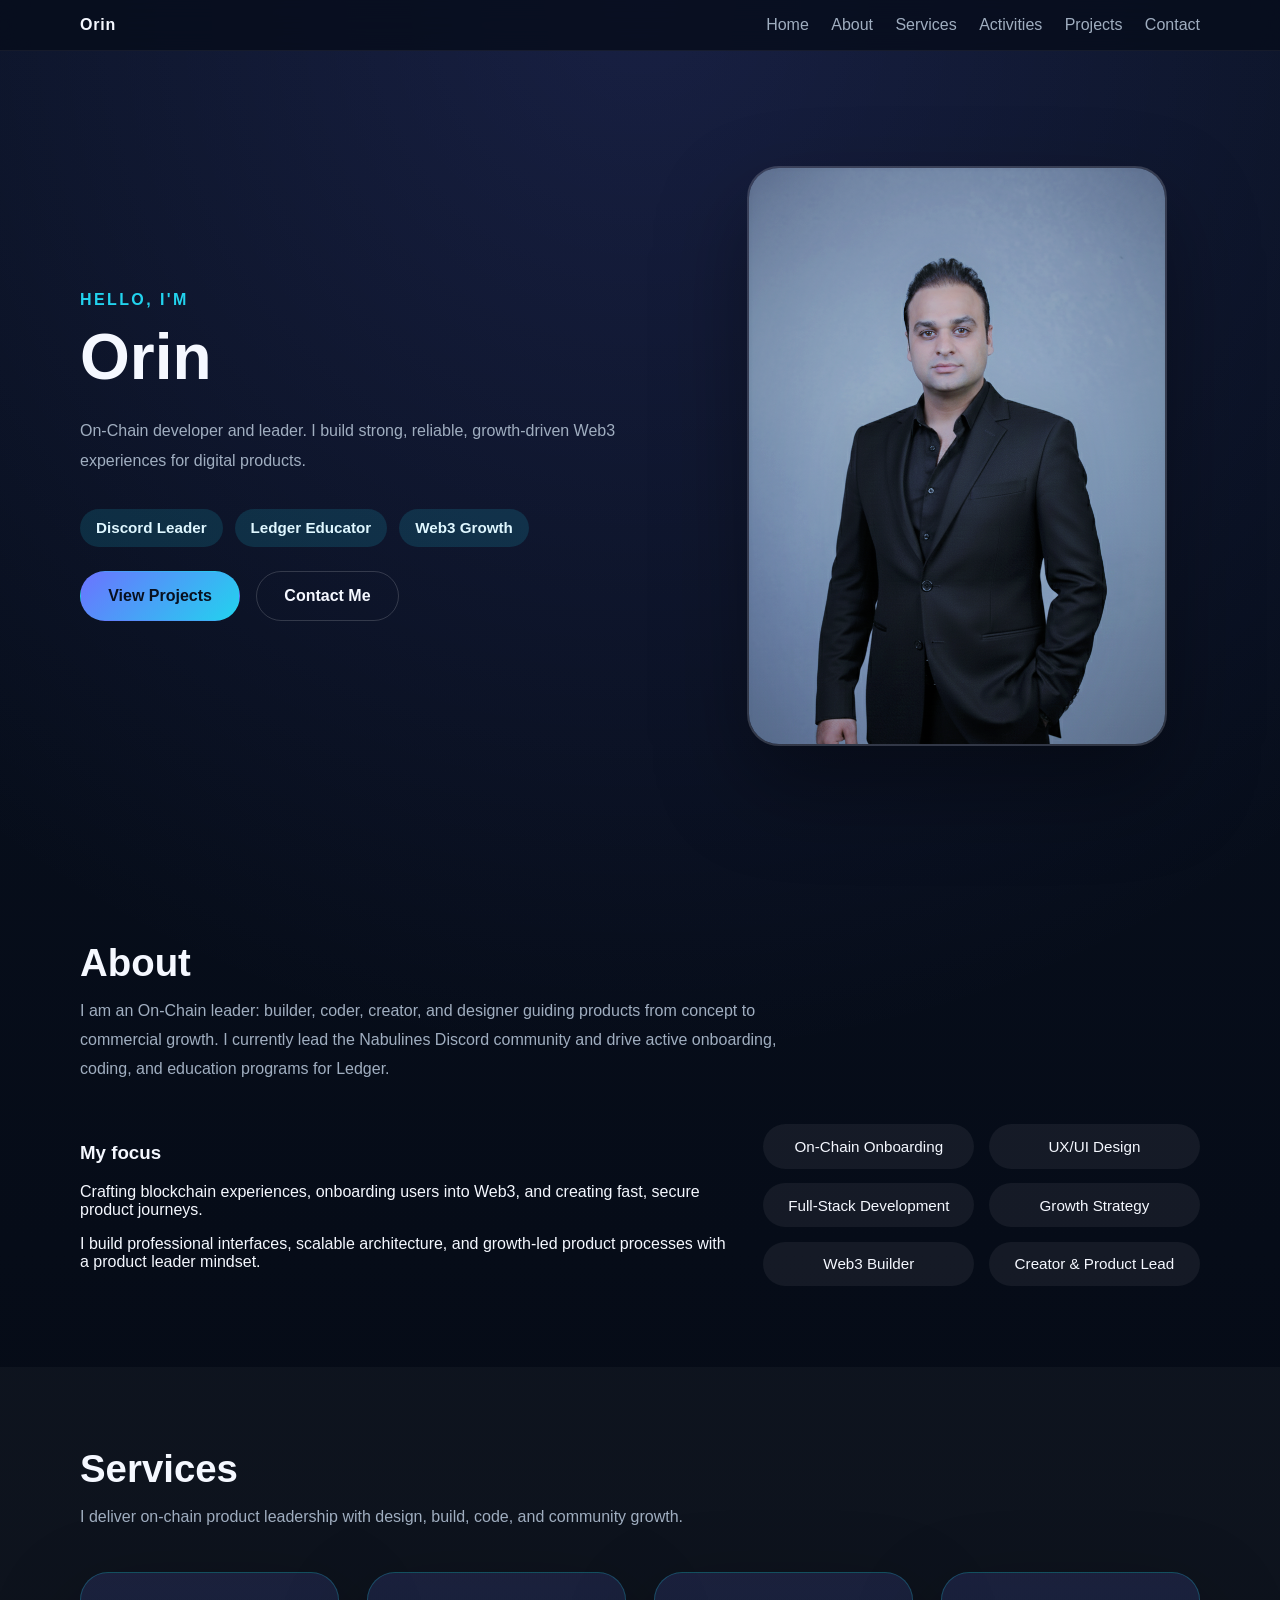
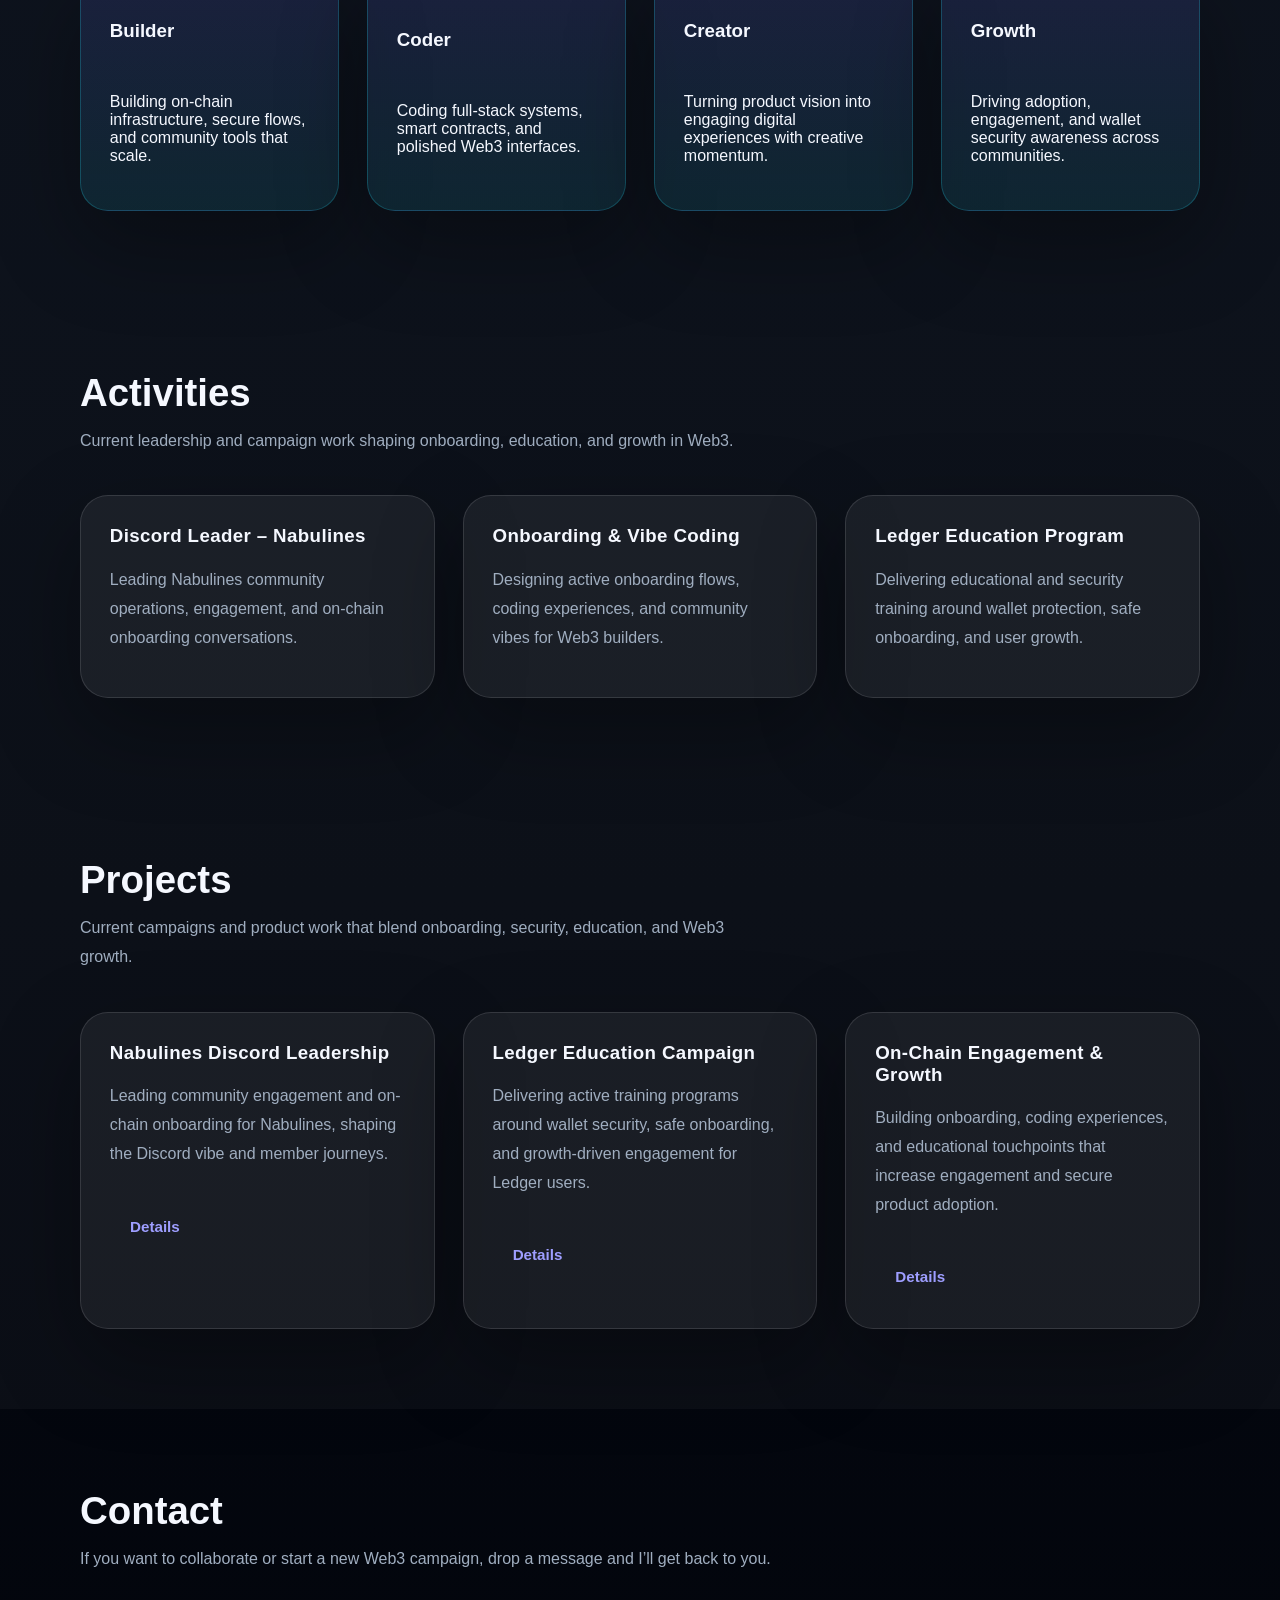
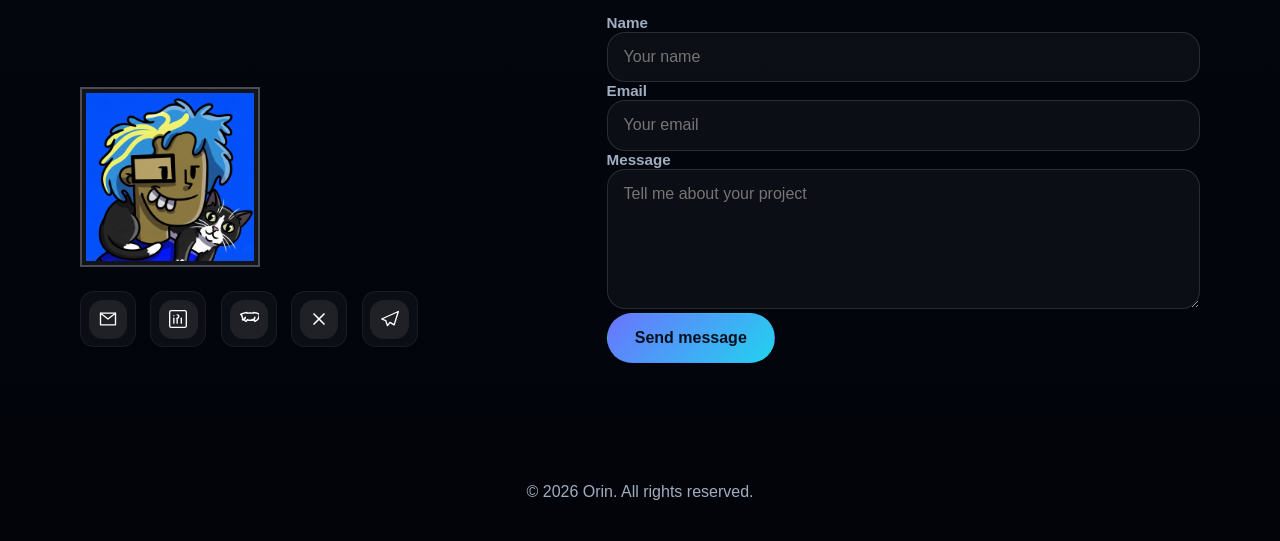
==== index.html @ 2bea384e "Initial commit: portfolio site" ====
<!DOCTYPE html>
<html lang="en" dir="ltr">
<head>
  <meta charset="UTF-8" />
  <meta name="viewport" content="width=device-width, initial-scale=1.0" />
  <title>Portfolio</title>
  <link rel="stylesheet" href="styles.css" />
</head>
<body>
  <header class="site-header">
    <div class="container header-inner">
      <a class="logo" href="#home">Orin</a>
      <button class="menu-toggle" aria-label="Open menu">
        <span></span>
        <span></span>
        <span></span>
      </button>
      <nav class="main-nav">
        <a href="#home">Home</a>
        <a href="#about">About</a>
        <a href="#services">Services</a>
        <a href="#activities">Activities</a>
        <a href="#projects">Projects</a>
        <a href="#contact">Contact</a>
      </nav>
    </div>
  </header>

  <main>
    <section class="hero" id="home">
      <div class="container hero-content">
        <div class="hero-copy">
          <p class="eyebrow">Hello, I'm</p>
          <h1>Orin</h1>
          <p class="hero-text">
            On-Chain developer and leader. I build strong, reliable, growth-driven Web3 experiences for digital products.
          </p>
          <div class="hero-badges">
            <span>Discord Leader</span>
            <span>Ledger Educator</span>
            <span>Web3 Growth</span>
          </div>
          <div class="hero-actions">
            <a class="button primary" href="#projects">View Projects</a>
            <a class="button secondary" href="#contact">Contact Me</a>
          </div>
        </div>
        <div class="hero-image-wrap">
          <img src="ali.png" alt="Orin profile picture" class="hero-image" />
        </div>
      </div>
    </section>

    <section class="section" id="about">
      <div class="container">
        <div class="section-header">
          <h2>About</h2>
          <p>I am an On-Chain leader: builder, coder, creator, and designer guiding products from concept to commercial growth. I currently lead the Nabulines Discord community and drive active onboarding, coding, and education programs for Ledger.</p>
        </div>
        <div class="grid columns-2">
          <div>
            <h3>My focus</h3>
            <p>
              Crafting blockchain experiences, onboarding users into Web3, and creating fast, secure product journeys.
            </p>
            <p>
              I build professional interfaces, scalable architecture, and growth-led product processes with a product leader mindset.
            </p>
          </div>
          <div class="skill-list">
            <span>On-Chain Onboarding</span>
            <span>UX/UI Design</span>
            <span>Full-Stack Development</span>
            <span>Growth Strategy</span>
            <span>Web3 Builder</span>
            <span>Creator & Product Lead</span>
          </div>
        </div>
      </div>
    </section>

    <section class="section section-alt" id="services">
      <div class="container">
        <div class="section-header">
          <h2>Services</h2>
          <p>I deliver on-chain product leadership with design, build, code, and community growth.</p>
        </div>
        <div class="grid service-grid">
          <article class="card feature-card">
            <h3>Builder</h3>
            <p>Building on-chain infrastructure, secure flows, and community tools that scale.</p>
          </article>
          <article class="card feature-card">
            <h3>Coder</h3>
            <p>Coding full-stack systems, smart contracts, and polished Web3 interfaces.</p>
          </article>
          <article class="card feature-card">
            <h3>Creator</h3>
            <p>Turning product vision into engaging digital experiences with creative momentum.</p>
          </article>
          <article class="card feature-card">
            <h3>Growth</h3>
            <p>Driving adoption, engagement, and wallet security awareness across communities.</p>
          </article>
        </div>
      </div>
    </section>

    <section class="section section-alt" id="activities">
      <div class="container">
        <div class="section-header">
          <h2>Activities</h2>
          <p>Current leadership and campaign work shaping onboarding, education, and growth in Web3.</p>
        </div>
        <div class="grid project-grid">
          <article class="card project-card">
            <h3>Discord Leader – Nabulines</h3>
            <p>Leading Nabulines community operations, engagement, and on-chain onboarding conversations.</p>
          </article>
          <article class="card project-card">
            <h3>Onboarding & Vibe Coding</h3>
            <p>Designing active onboarding flows, coding experiences, and community vibes for Web3 builders.</p>
          </article>
          <article class="card project-card">
            <h3>Ledger Education Program</h3>
            <p>Delivering educational and security training around wallet protection, safe onboarding, and user growth.</p>
          </article>
        </div>
      </div>
    </section>

    <section class="section section-alt" id="projects">
      <div class="container">
        <div class="section-header">
          <h2>Projects</h2>
          <p>Current campaigns and product work that blend onboarding, security, education, and Web3 growth.</p>
        </div>
        <div class="grid project-grid">
          <article class="card project-card">
            <h3>Nabulines Discord Leadership</h3>
            <p>Leading community engagement and on-chain onboarding for Nabulines, shaping the Discord vibe and member journeys.</p>
            <a href="#" class="button small">Details</a>
          </article>
          <article class="card project-card">
            <h3>Ledger Education Campaign</h3>
            <p>Delivering active training programs around wallet security, safe onboarding, and growth-driven engagement for Ledger users.</p>
            <a href="#" class="button small">Details</a>
          </article>
          <article class="card project-card">
            <h3>On-Chain Engagement & Growth</h3>
            <p>Building onboarding, coding experiences, and educational touchpoints that increase engagement and secure product adoption.</p>
            <a href="#" class="button small">Details</a>
          </article>
        </div>
      </div>
    </section>

    <section class="section" id="contact">
      <div class="container">
        <div class="section-header">
          <h2>Contact</h2>
          <p>If you want to collaborate or start a new Web3 campaign, drop a message and I’ll get back to you.</p>
        </div>
        <div class="contact-layout">
          <div class="contact-grid">
            <div class="social-row">
              <a class="social-icon" href="mailto:Ali.peirovii@gmail.com" aria-label="Email" title="Email">
                <span class="contact-icon">
                  <img src="icons/email.svg" alt="Email" class="social-svg" />
                </span>
                <span class="sr-only">Email</span>
              </a>

              <a class="social-icon" href="https://www.linkedin.com/in/ali-peirovi-2980b5335" target="_blank" rel="noopener" aria-label="LinkedIn" title="LinkedIn">
                <span class="contact-icon">
                  <img src="icons/linkedin.svg" alt="LinkedIn" class="social-svg" />
                </span>
                <span class="sr-only">LinkedIn</span>
              </a>

              <a class="social-icon" href="https://discord.gg/OrinBase" target="_blank" rel="noopener" aria-label="Discord" title="Discord">
                <span class="contact-icon">
                  <img src="icons/discord.svg" alt="Discord" class="social-svg" />
                </span>
                <span class="sr-only">Discord</span>
              </a>

              <a class="social-icon" href="https://x.com/OrinBase" target="_blank" rel="noopener" aria-label="X" title="X">
                <span class="contact-icon">
                  <img src="icons/x.svg" alt="X" class="social-svg" />
                </span>
                <span class="sr-only">X</span>
              </a>

              <a class="social-icon" href="https://t.me/OrinBase" target="_blank" rel="noopener" aria-label="Telegram" title="Telegram">
                <span class="contact-icon">
                  <img src="icons/telegram.svg" alt="Telegram" class="social-svg" />
                </span>
                <span class="sr-only">Telegram</span>
              </a>
            </div>
            <div class="contact-avatar">
              <img src="orin.png" alt="Orin avatar" class="avatar-image" />
            </div>
          </div>
          <form class="contact-form" action="mailto:Ali.peirovii@gmail.com" method="post" enctype="text/plain" tabindex="-1">
            <label for="name">Name</label>
            <input id="name" name="name" type="text" placeholder="Your name" required />
            <label for="email">Email</label>
            <input id="email" name="email" type="email" placeholder="Your email" required />
            <label for="message">Message</label>
            <textarea id="message" name="message" rows="6" placeholder="Tell me about your project" required></textarea>
            <button class="button primary" type="submit">Send message</button>
          </form>
        </div>
      </div>
    </section>
  </main>

  <footer class="site-footer">
    <div class="container">
      <p>© 2026 Orin. All rights reserved.</p>
    </div>
  </footer>

  <script src="script.js"></script>
</body>
</html>
---- styles.css ----
:root {
  color-scheme: dark;
  --bg: #090b13;
  --surface: rgba(255, 255, 255, 0.06);
  --surface-strong: rgba(255, 255, 255, 0.1);
  --text: #f5f8ff;
  --muted: #a0aec0;
  --primary: #6b73ff;
  --secondary: #22d3ee;
  --border: rgba(255, 255, 255, 0.12);
  --radius: 28px;
  --shadow: 0 24px 80px rgba(0, 0, 0, 0.35);
  font-family: 'Segoe UI', Tahoma, Geneva, Verdana, sans-serif;
}

* {
  box-sizing: border-box;
}

html {
  scroll-behavior: smooth;
}

body {
  margin: 0;
  min-height: 100%;
  background: radial-gradient(circle at top, rgba(107, 115, 255, 0.16), transparent 28%),
    linear-gradient(180deg, #08101f 0%, #02040a 100%);
  color: var(--text);
}

img {
  max-width: 100%;
  display: block;
}

button,
input,
textarea,
a {
  font: inherit;
}

.container {
  width: min(1120px, calc(100% - 2rem));
  margin: 0 auto;
}

.site-header {
  position: sticky;
  top: 0;
  z-index: 20;
  background: rgba(7, 13, 27, 0.82);
  backdrop-filter: blur(16px);
  border-bottom: 1px solid rgba(255, 255, 255, 0.06);
}

.header-inner {
  display: flex;
  align-items: center;
  justify-content: space-between;
  gap: 1rem;
  padding: 1rem 0;
}

.logo {
  color: var(--text);
  text-decoration: none;
  font-weight: 700;
  letter-spacing: 0.05em;
}

.menu-toggle {
  display: none;
  width: 2rem;
  height: 2rem;
  border: none;
  background: transparent;
  cursor: pointer;
  flex-direction: column;
  justify-content: space-between;
  padding: 0;
}

.menu-toggle span {
  display: block;
  height: 3px;
  border-radius: 999px;
  background: var(--text);
}

.main-nav {
  display: flex;
  gap: 1.4rem;
}

.main-nav a {
  color: var(--muted);
  text-decoration: none;
  transition: color 0.2s ease;
}

.main-nav a:hover {
  color: var(--text);
}

.hero {
  min-height: calc(100vh - 90px);
  display: grid;
  place-items: center;
  padding: 4rem 0;
}

.hero-content {
  display: grid;
  grid-template-columns: 1.1fr 0.9fr;
  align-items: center;
  gap: 2.5rem;
  width: min(1120px, calc(100% - 2rem));
}

.hero-copy {
  text-align: left;
}

.hero-image-wrap {
  display: grid;
  place-items: center;
}

.hero-image {
  width: 100%;
  max-width: 420px;
  border-radius: 2rem;
  border: 2px solid rgba(255, 255, 255, 0.16);
  box-shadow: 0 40px 90px rgba(0, 0, 0, 0.35);
  object-fit: cover;
}

.eyebrow {
  margin: 0 0 1rem;
  color: var(--secondary);
  font-weight: 700;
  letter-spacing: 0.15em;
  text-transform: uppercase;
}

.hero h1 {
  margin: 0;
  font-size: clamp(3rem, 5vw, 4.5rem);
  line-height: 1.02;
}

.hero-text {
  color: var(--muted);
  line-height: 1.9;
  margin: 1.6rem 0 2rem;
}

.hero-actions {
  display: flex;
  flex-wrap: wrap;
  justify-content: flex-start;
  gap: 1rem;
}

.hero-badges {
  display: flex;
  flex-wrap: wrap;
  gap: 0.75rem;
  margin-bottom: 1.5rem;
}

.hero-badges span {
  display: inline-flex;
  align-items: center;
  justify-content: center;
  padding: 0.65rem 1rem;
  border-radius: 999px;
  background: rgba(34, 211, 238, 0.14);
  color: #dff7ff;
  font-weight: 600;
  font-size: 0.95rem;
}

.button {
  display: inline-flex;
  align-items: center;
  justify-content: center;
  padding: 0.95rem 1.7rem;
  border-radius: 999px;
  text-decoration: none;
  font-weight: 600;
  border: 1px solid transparent;
  transition: transform 0.2s ease, background 0.2s ease, color 0.2s ease;
}

.button:hover {
  transform: translateY(-1px);
}

.button.primary {
  background: linear-gradient(135deg, var(--primary), var(--secondary));
  color: #08101f;
}

.button.secondary {
  background: transparent;
  color: var(--text);
  border-color: rgba(255, 255, 255, 0.16);
}

.section {
  padding: 5rem 0;
}

.section-alt {
  background: rgba(255, 255, 255, 0.03);
}

.section-header {
  max-width: 700px;
  margin-bottom: 2.5rem;
}

.section-header h2 {
  margin: 0 0 0.75rem;
  font-size: clamp(2rem, 3vw, 2.6rem);
}

.section-header p {
  margin: 0;
  color: var(--muted);
  line-height: 1.8;
}

.grid {
  display: grid;
  gap: 1.75rem;
}

.columns-2 {
  grid-template-columns: 1.2fr 0.8fr;
  align-items: center;
}

.skill-list {
  display: grid;
  grid-template-columns: repeat(2, minmax(0, 1fr));
  gap: 0.9rem;
}

.skill-list span {
  display: inline-flex;
  align-items: center;
  justify-content: center;
  padding: 0.85rem 1rem;
  border-radius: 999px;
  background: rgba(255, 255, 255, 0.06);
  color: var(--text);
  font-size: 0.95rem;
}

.project-grid {
  grid-template-columns: repeat(3, minmax(0, 1fr));
}

.service-grid {
  grid-template-columns: repeat(4, minmax(0, 1fr));
}

.card {
  background: rgba(255, 255, 255, 0.06);
  border: 1px solid rgba(255, 255, 255, 0.12);
  border-radius: var(--radius);
  padding: 1.8rem;
  box-shadow: 0 32px 90px rgba(0, 0, 0, 0.32);
  transition: transform 0.25s ease, border-color 0.25s ease, background 0.25s ease;
}

.card:hover {
  transform: translateY(-6px);
  border-color: rgba(107, 115, 255, 0.45);
  background: rgba(255, 255, 255, 0.1);
}

.feature-card {
  min-height: 220px;
  display: flex;
  flex-direction: column;
  justify-content: center;
  gap: 1rem;
  background: linear-gradient(180deg, rgba(107, 115, 255, 0.14), rgba(34, 211, 238, 0.1));
  border: 1px solid rgba(34, 211, 238, 0.24);
}

.project-card h3 {
  margin-top: 0;
  letter-spacing: 0.02em;
}

.project-card p {
  color: var(--muted);
  line-height: 1.8;
}

.button.small {
  margin-top: 1.2rem;
  padding: 0.8rem 1.2rem;
  font-size: 0.95rem;
}

.contact-layout {
  display: grid;
  grid-template-columns: 1fr 1.2fr;
  gap: 2rem;
  align-items: stretch;
}

.contact-grid {
  display: flex;
  flex-direction: column;
  justify-content: flex-start;
  gap: 1.5rem;
  height: 100%;
  margin-top: -1rem;
}

.contact-card {
  display: grid;
  grid-template-columns: repeat(2, minmax(0, 1fr));
  gap: 1rem;
  padding: 1.4rem;
  background: linear-gradient(180deg, rgba(34, 211, 238, 0.08), rgba(107, 115, 255, 0.08));
  border: 1px solid rgba(255, 255, 255, 0.14);
}

.contact-avatar {
  display: flex;
  justify-content: flex-start;
  align-items: flex-start;
  margin-top: 0;
  order: -1;
}

.avatar-image {
  width: 180px;
  height: 180px;
  object-fit: cover;
  border-radius: 0;
  border: 2px solid rgba(255,255,255,0.24);
  box-shadow: none;
  background: rgba(255,255,255,0.06);
  padding: 4px;
}

/* push avatar to bottom of the left column so its bottom aligns with the form's bottom */
.contact-avatar { margin-top: auto; }

.contact-icon {
  display: inline-flex;
  align-items: center;
  justify-content: center;
  width: 2.4rem;
  height: 2.4rem;
  border-radius: 14px;
  background: rgba(255, 255, 255, 0.08);
  color: var(--text);
}

.contact-card h3 {
  margin: 0;
  font-size: 1rem;
}

.contact-card p {
  margin: 0;
  line-height: 1.7;
}

.contact-card a {
  color: var(--secondary);
  text-decoration: none;
}

/* Icon-only social row */
.social-row {
  display: flex;
  gap: 0.9rem;
  align-items: center;
}

.social-icon {
  display: inline-flex;
  align-items: center;
  justify-content: center;
  width: 56px;
  height: 56px;
  border-radius: 14px;
  background: rgba(255,255,255,0.04);
  color: #fff;
  text-decoration: none;
  transition: transform 0.18s ease, background 0.18s ease;
  border: 1px solid rgba(255,255,255,0.06);
}

.social-icon:hover {
  transform: translateY(-6px) scale(1.02);
  background: linear-gradient(135deg, rgba(107,115,255,0.14), rgba(34,211,238,0.08));
}

.social-icon .contact-icon svg,
.social-icon .contact-icon .social-svg {
  display: block;
  width: 20px;
  height: 20px;
}

.social-svg {
  filter: invert(1);
}

.sr-only {
  position: absolute !important;
  width: 1px !important;
  height: 1px !important;
  padding: 0 !important;
  margin: -1px !important;
  overflow: hidden !important;
  clip: rect(0, 0, 0, 0) !important;
  white-space: nowrap !important;
  border: 0 !important;
}

.sr-only {
  position: absolute !important;
  width: 1px !important;
  height: 1px !important;
  padding: 0 !important;
  margin: -1px !important;
  overflow: hidden !important;
  clip: rect(0, 0, 0, 0) !important;
  white-space: nowrap !important;
  border: 0 !important;
}

.social-icon:focus {
  outline: none;
  transform: translateY(-4px) scale(1.02);
}

.social-icon:focus-visible {
  box-shadow: 0 0 0 4px rgba(107,115,255,0.18);
  border-color: rgba(107,115,255,0.28);
}

/* small screens: center the social row and increase icon touch area */
@media (max-width: 560px) {
  .social-row {
    justify-content: center;
    gap: 0.6rem;
  }

  .social-icon {
    width: 64px;
    height: 64px;
  }
}

/* Pulse effect when social icon links to the contact form */
.contact-form.focus-pulse {
  animation: focusPulse 1.1s ease-out;
  box-shadow: 0 20px 60px rgba(107,115,255,0.2);
}

@keyframes focusPulse {
  0% { transform: scale(1); border-color: rgba(107,115,255,0.12); }
  50% { transform: scale(1.01); border-color: rgba(107,115,255,0.6); }
  100% { transform: scale(1); border-color: rgba(255,255,255,0.12); }
}
}

.contact-form {
  display: grid;
  gap: 1rem;
  background: rgba(255, 255, 255, 0.05);
  border: 1px solid rgba(255, 255, 255, 0.12);
  border-radius: 28px;
  padding: 1.8rem;
}

.contact-form label {
  color: var(--muted);
  font-size: 0.95rem;
  font-weight: 600;
}

.contact-form input,
.contact-form textarea {
  width: 100%;
  border-radius: 18px;
  border: 1px solid rgba(255, 255, 255, 0.12);
  background: rgba(255, 255, 255, 0.04);
  color: var(--text);
  padding: 0.95rem 1rem;
}

.contact-form input:focus,
.contact-form textarea:focus {
  outline: none;
  border-color: rgba(107, 115, 255, 0.75);
}

.site-footer {
  padding: 1.5rem 0;
  text-align: center;
  color: var(--muted);
}

@media (max-width: 900px) {
  .hero-content,
  .contact-layout,
  .columns-2,
  .project-grid,
  .service-grid,
  .contact-grid {
    grid-template-columns: 1fr;
  }
}

@media (max-width: 760px) {
  .header-inner {
    flex-wrap: wrap;
  }

  .menu-toggle {
    display: flex;
  }

  .main-nav {
    width: 100%;
    flex-direction: column;
    gap: 0.9rem;
    padding: 1rem 0.5rem;
    background: rgba(7, 13, 27, 0.96);
    border-radius: 1rem;
    display: none;
  }

  .main-nav.open {
    display: flex;
  }
}
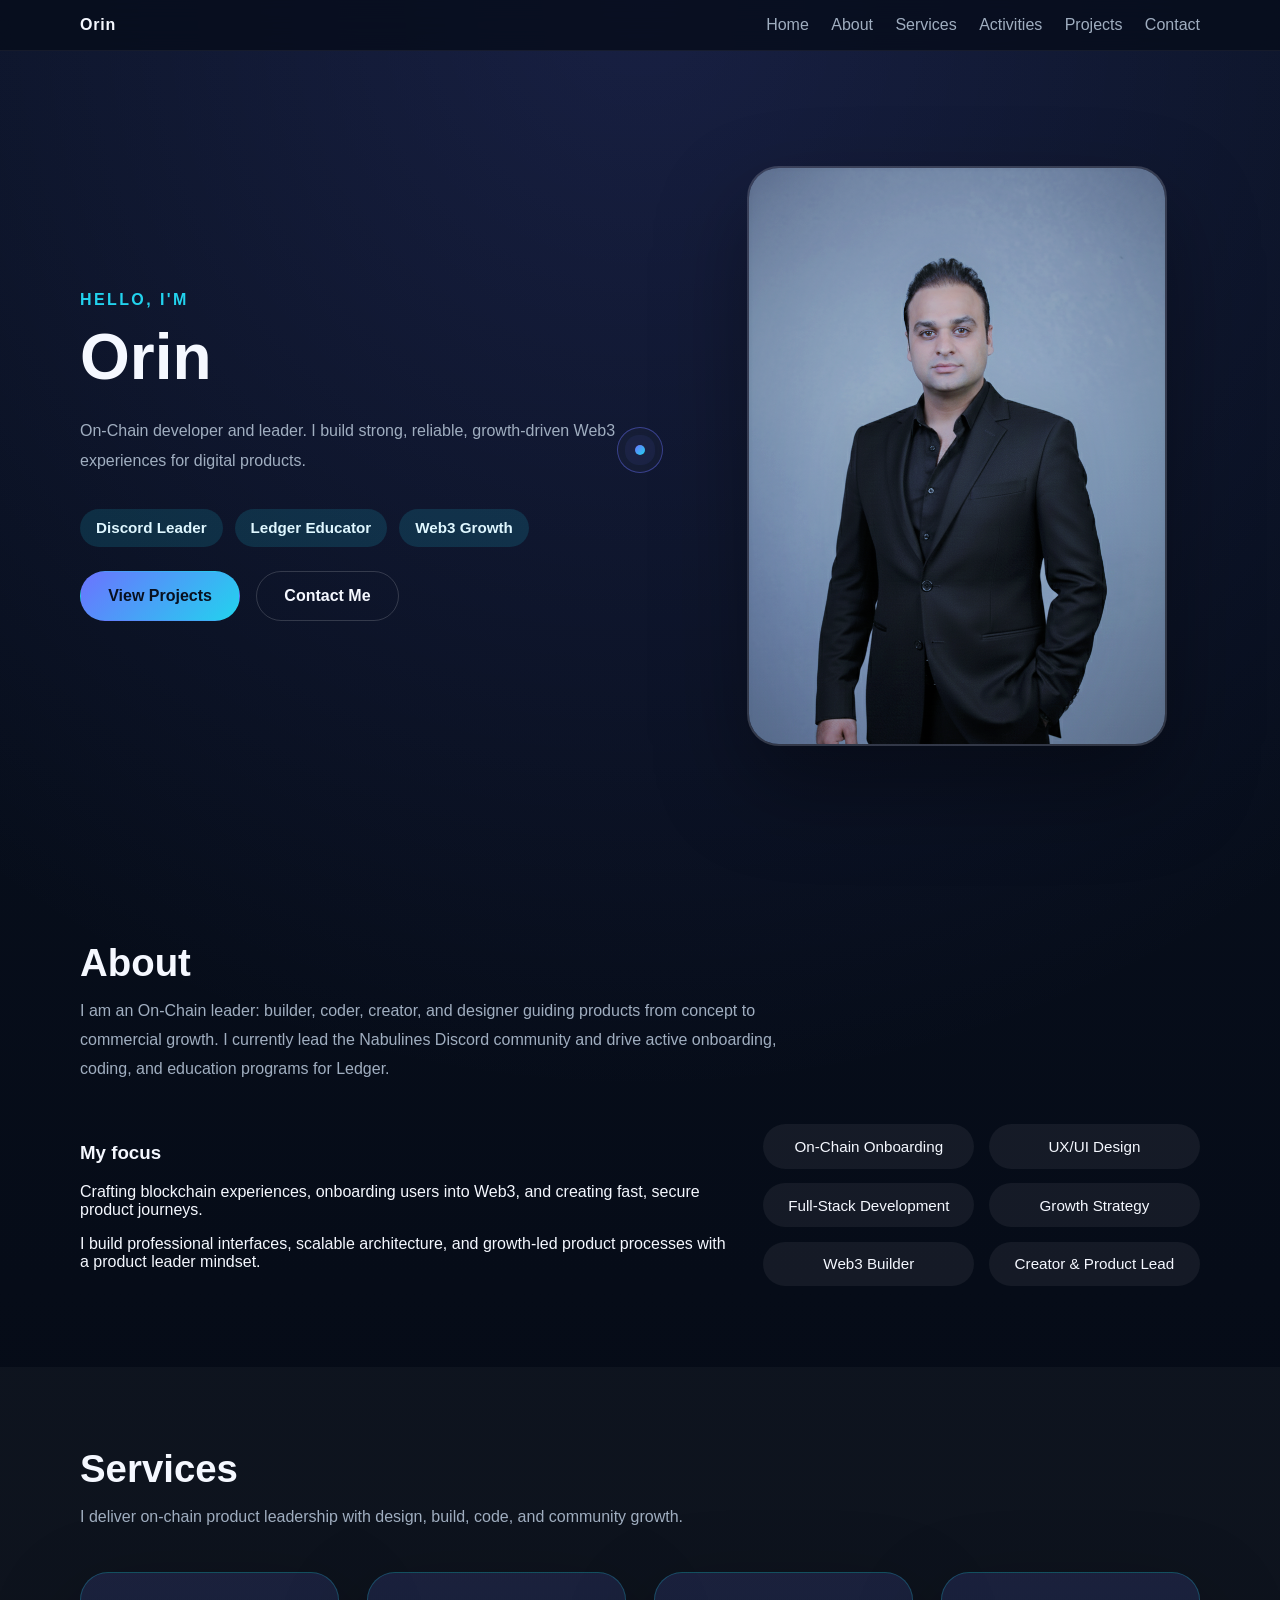
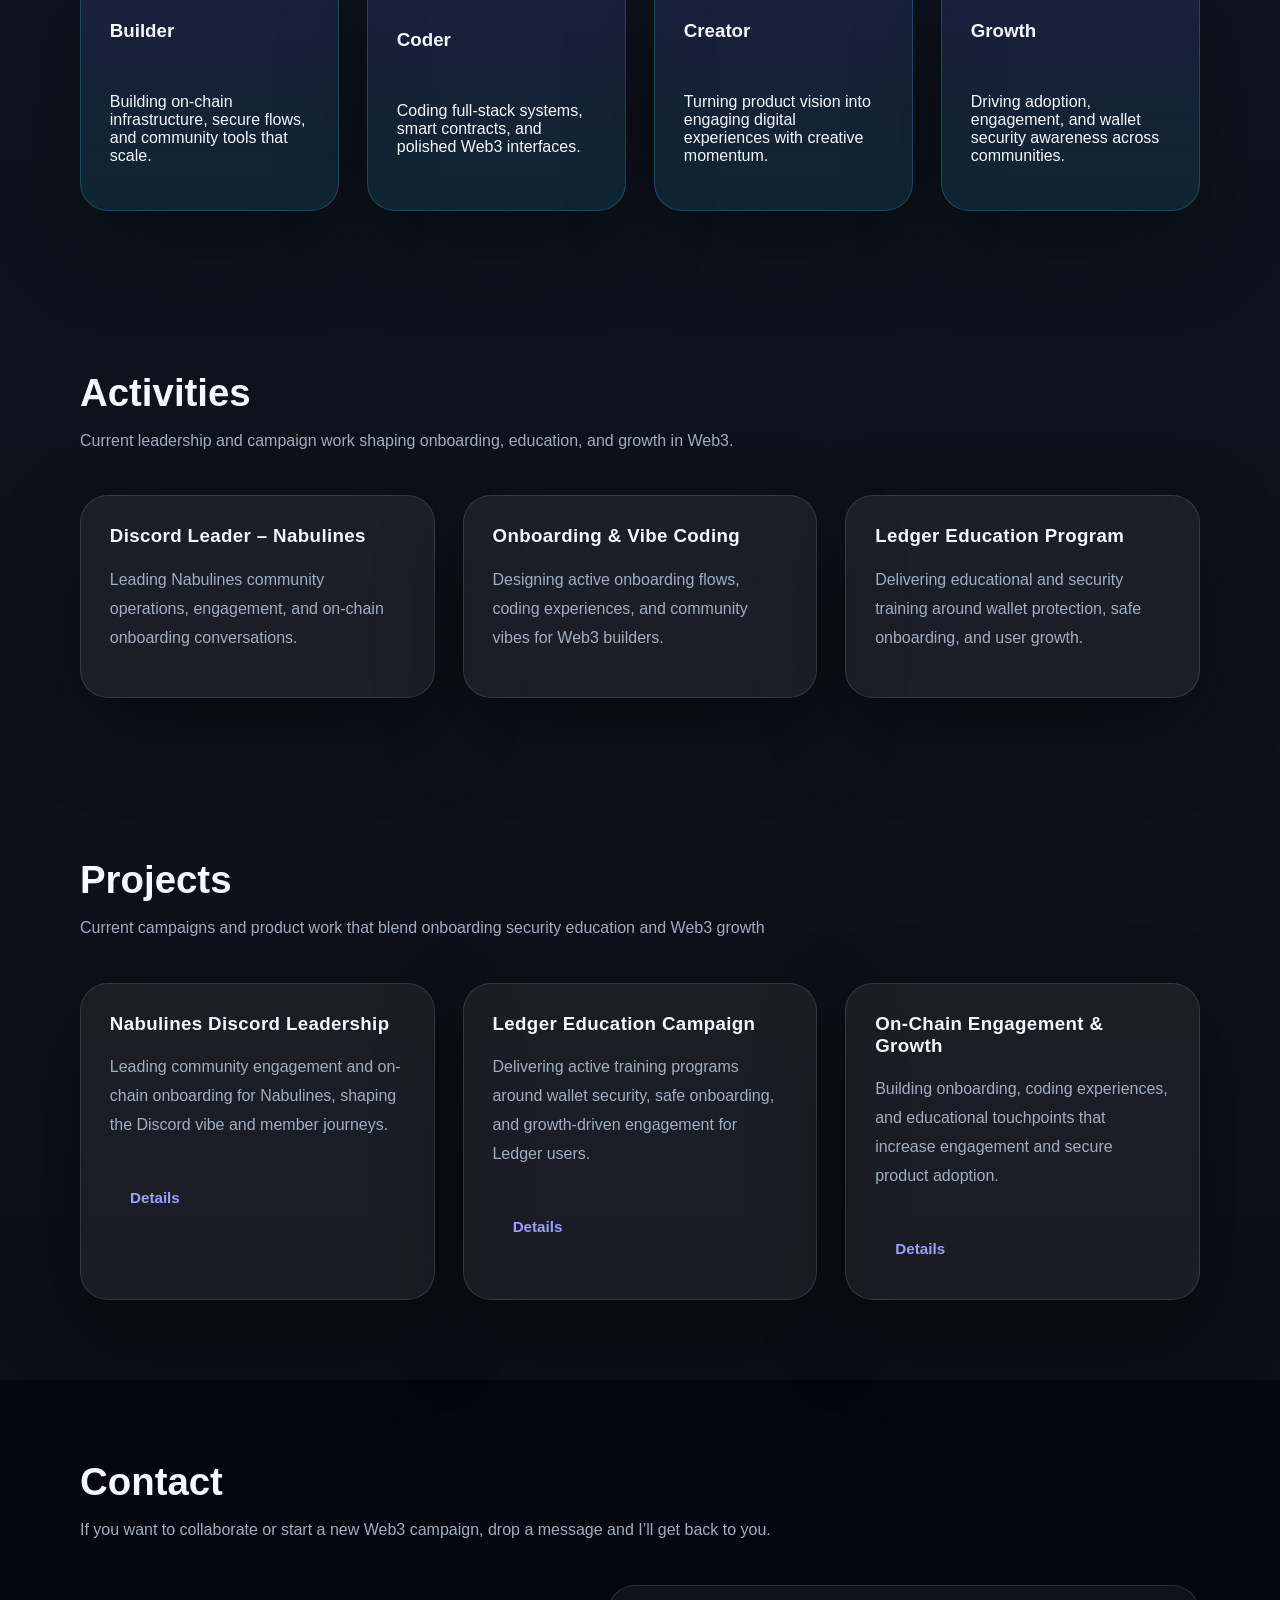
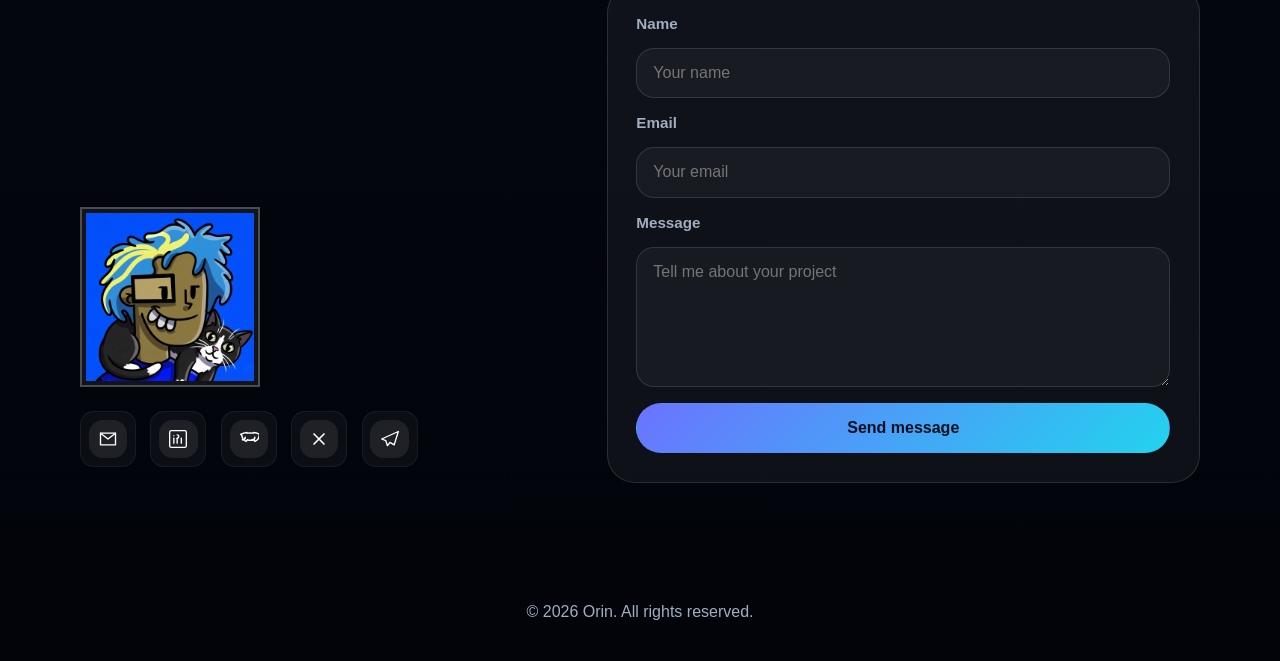
==== commit d30aa459: "Artists touch: premium multi-layered card animations with orbital glows and shimmer effects" ====
--- a/index.html
+++ b/index.html
@@ -87,18 +87,22 @@
         </div>
         <div class="grid service-grid">
           <article class="card feature-card">
+            <div class="card-accent"></div>
             <h3>Builder</h3>
             <p>Building on-chain infrastructure, secure flows, and community tools that scale.</p>
           </article>
           <article class="card feature-card">
+            <div class="card-accent"></div>
             <h3>Coder</h3>
             <p>Coding full-stack systems, smart contracts, and polished Web3 interfaces.</p>
           </article>
           <article class="card feature-card">
+            <div class="card-accent"></div>
             <h3>Creator</h3>
             <p>Turning product vision into engaging digital experiences with creative momentum.</p>
           </article>
           <article class="card feature-card">
+            <div class="card-accent"></div>
             <h3>Growth</h3>
             <p>Driving adoption, engagement, and wallet security awareness across communities.</p>
           </article>
@@ -133,7 +137,7 @@
       <div class="container">
         <div class="section-header">
           <h2>Projects</h2>
-          <p>Current campaigns and product work that blend onboarding, security, education, and Web3 growth.</p>
+          <p>Current campaigns and product work that blend onboarding security education and Web3 growth</p>
         </div>
         <div class="grid project-grid">
           <article class="card project-card">
--- a/styles.css
+++ b/styles.css
@@ -292,6 +292,117 @@
   gap: 1rem;
   background: linear-gradient(180deg, rgba(107, 115, 255, 0.14), rgba(34, 211, 238, 0.1));
   border: 1px solid rgba(34, 211, 238, 0.24);
+  position: relative;
+  overflow: hidden;
+  transition: transform 0.4s cubic-bezier(0.34, 1.56, 0.64, 1), box-shadow 0.4s ease;
+}
+
+.feature-card:hover {
+  transform: translateY(-8px) scale(1.02);
+  box-shadow: 
+    0 0 40px rgba(107, 115, 255, 0.3),
+    0 0 60px rgba(34, 211, 238, 0.2),
+    inset 0 0 40px rgba(255, 150, 100, 0.08);
+}
+
+/* Primary orbital glow - large base */
+.feature-card::before {
+  content: '';
+  position: absolute;
+  inset: -150%;
+  background: 
+    radial-gradient(circle at 15% 25%, rgba(107, 115, 255, 0.5) 0%, transparent 25%),
+    radial-gradient(circle at 85% 75%, rgba(34, 211, 238, 0.4) 0%, transparent 25%),
+    radial-gradient(circle at 50% 50%, rgba(255, 100, 150, 0.3) 0%, transparent 30%);
+  background-size: 200% 200%;
+  animation: primaryOrbit 12s ease-in-out infinite;
+  opacity: 0;
+  transition: opacity 0.4s ease;
+  pointer-events: none;
+  filter: blur(60px);
+}
+
+/* Secondary shimmer wave */
+.feature-card::after {
+  content: '';
+  position: absolute;
+  inset: 0;
+  background: 
+    linear-gradient(45deg, transparent 0%, rgba(255, 200, 87, 0.15) 25%, rgba(34, 211, 238, 0.1) 50%, transparent 75%),
+    linear-gradient(-45deg, transparent 0%, rgba(107, 115, 255, 0.12) 50%, transparent 100%);
+  animation: shimmerWave 4s ease-in-out infinite;
+  opacity: 0;
+  transition: opacity 0.4s ease;
+  pointer-events: none;
+}
+
+/* Tertiary accent glow */
+.feature-card .card-accent {
+  position: absolute;
+  inset: 0;
+  opacity: 0;
+  transition: opacity 0.4s ease;
+  pointer-events: none;
+  background: radial-gradient(circle at 70% 30%, rgba(200, 100, 255, 0.25) 0%, transparent 40%);
+  animation: accentPulse 3s ease-in-out infinite;
+}
+
+.feature-card:hover::before,
+.feature-card:hover::after,
+.feature-card:hover .card-accent {
+  opacity: 1;
+}
+
+@keyframes primaryOrbit {
+  0% {
+    background-position: 0% 0%;
+    filter: blur(60px);
+  }
+  25% {
+    background-position: 100% 50%;
+    filter: blur(50px);
+  }
+  50% {
+    background-position: 50% 100%;
+    filter: blur(55px);
+  }
+  75% {
+    background-position: 0% 50%;
+    filter: blur(50px);
+  }
+  100% {
+    background-position: 0% 0%;
+    filter: blur(60px);
+  }
+}
+
+@keyframes shimmerWave {
+  0% {
+    transform: translateX(-200%) translateY(-200%) rotate(45deg);
+    opacity: 0;
+  }
+  50% {
+    opacity: 1;
+  }
+  100% {
+    transform: translateX(200%) translateY(200%) rotate(45deg);
+    opacity: 0;
+  }
+}
+
+@keyframes accentPulse {
+  0%, 100% {
+    transform: scale(0.8) translateX(-20px);
+  }
+  50% {
+    transform: scale(1.2) translateX(20px);
+  }
+}
+
+.feature-card h3,
+.feature-card p {
+  position: relative;
+  z-index: 2;
 }
 
 .project-card h3 {
@@ -308,6 +419,36 @@
   margin-top: 1.2rem;
   padding: 0.8rem 1.2rem;
   font-size: 0.95rem;
+  transition: transform 0.25s ease, background 0.25s ease, box-shadow 0.25s ease, color 0.25s ease;
+  position: relative;
+  overflow: hidden;
+}
+
+.button.small::before {
+  content: '';
+  position: absolute;
+  inset: 0;
+  border-radius: 999px;
+  background: radial-gradient(circle at 50% 50%, rgba(255,255,255,0.18), transparent 55%);
+  opacity: 0;
+  transform: scale(0.8);
+  transition: opacity 0.3s ease, transform 0.3s ease;
+  pointer-events: none;
+}
+
+.button.small:hover {
+  transform: translateY(-4px) scale(1.03);
+  box-shadow: 0 18px 45px rgba(34, 211, 238, 0.18);
+  background: linear-gradient(135deg, rgba(107, 115, 255, 0.95), rgba(34, 211, 238, 0.95));
+}
+
+.button.small:hover::before {
+  opacity: 1;
+  transform: scale(1.1);
+}
+
+.button.small:active {
+  transform: translateY(-1px) scale(0.99);
 }
 
 .contact-layout {
@@ -478,6 +619,91 @@
   50% { transform: scale(1.01); border-color: rgba(107,115,255,0.6); }
   100% { transform: scale(1); border-color: rgba(255,255,255,0.12); }
 }
+
+/* custom cursor */
+body {
+  cursor: none;
+}
+
+button,
+a {
+  cursor: none;
+}
+
+input,
+textarea {
+  cursor: text;
+}
+
+.custom-cursor-ring,
+.custom-cursor-dot {
+  position: fixed;
+  top: 0;
+  left: 0;
+  pointer-events: none;
+  transform: translate(-50%, -50%);
+  transition: transform 0.18s ease, width 0.18s ease, height 0.18s ease, background 0.2s ease, border-color 0.2s ease, opacity 0.2s ease;
+  z-index: 9999;
+}
+
+.custom-cursor-ring {
+  width: 46px;
+  height: 46px;
+  border-radius: 50%;
+  border: 1px solid rgba(107, 115, 255, 0.55);
+  background: rgba(255, 255, 255, 0.03);
+  backdrop-filter: blur(8px);
+  opacity: 0.8;
+}
+
+.custom-cursor-dot {
+  width: 10px;
+  height: 10px;
+  border-radius: 50%;
+  background: linear-gradient(135deg, var(--primary), var(--secondary));
+  box-shadow: 0 0 0 10px rgba(107, 115, 255, 0.08);
+}
+
+body.cursor-hover .custom-cursor-ring {
+  width: 72px;
+  height: 72px;
+  border-color: rgba(34, 211, 238, 0.85);
+  background: rgba(34, 211, 238, 0.08);
+}
+
+body.cursor-hover .custom-cursor-dot {
+  width: 14px;
+  height: 14px;
+  box-shadow: 0 0 0 14px rgba(34, 211, 238, 0.14);
+}
+
+body.cursor-active .custom-cursor-ring {
+  width: 84px;
+  height: 84px;
+  border-color: rgba(255, 255, 255, 0.9);
+  background: rgba(255, 255, 255, 0.12);
+}
+
+body.cursor-active .custom-cursor-dot {
+  width: 18px;
+  height: 18px;
+  box-shadow: 0 0 0 18px rgba(255, 255, 255, 0.18);
+}
+
+body.cursor-hidden .custom-cursor-ring,
+body.cursor-hidden .custom-cursor-dot {
+  opacity: 0;
+}
+
+@media (hover: none), (pointer: coarse) {
+  body {
+    cursor: auto;
+  }
+
+  .custom-cursor-ring,
+  .custom-cursor-dot {
+    display: none;
+  }
 }
 
 .contact-form {
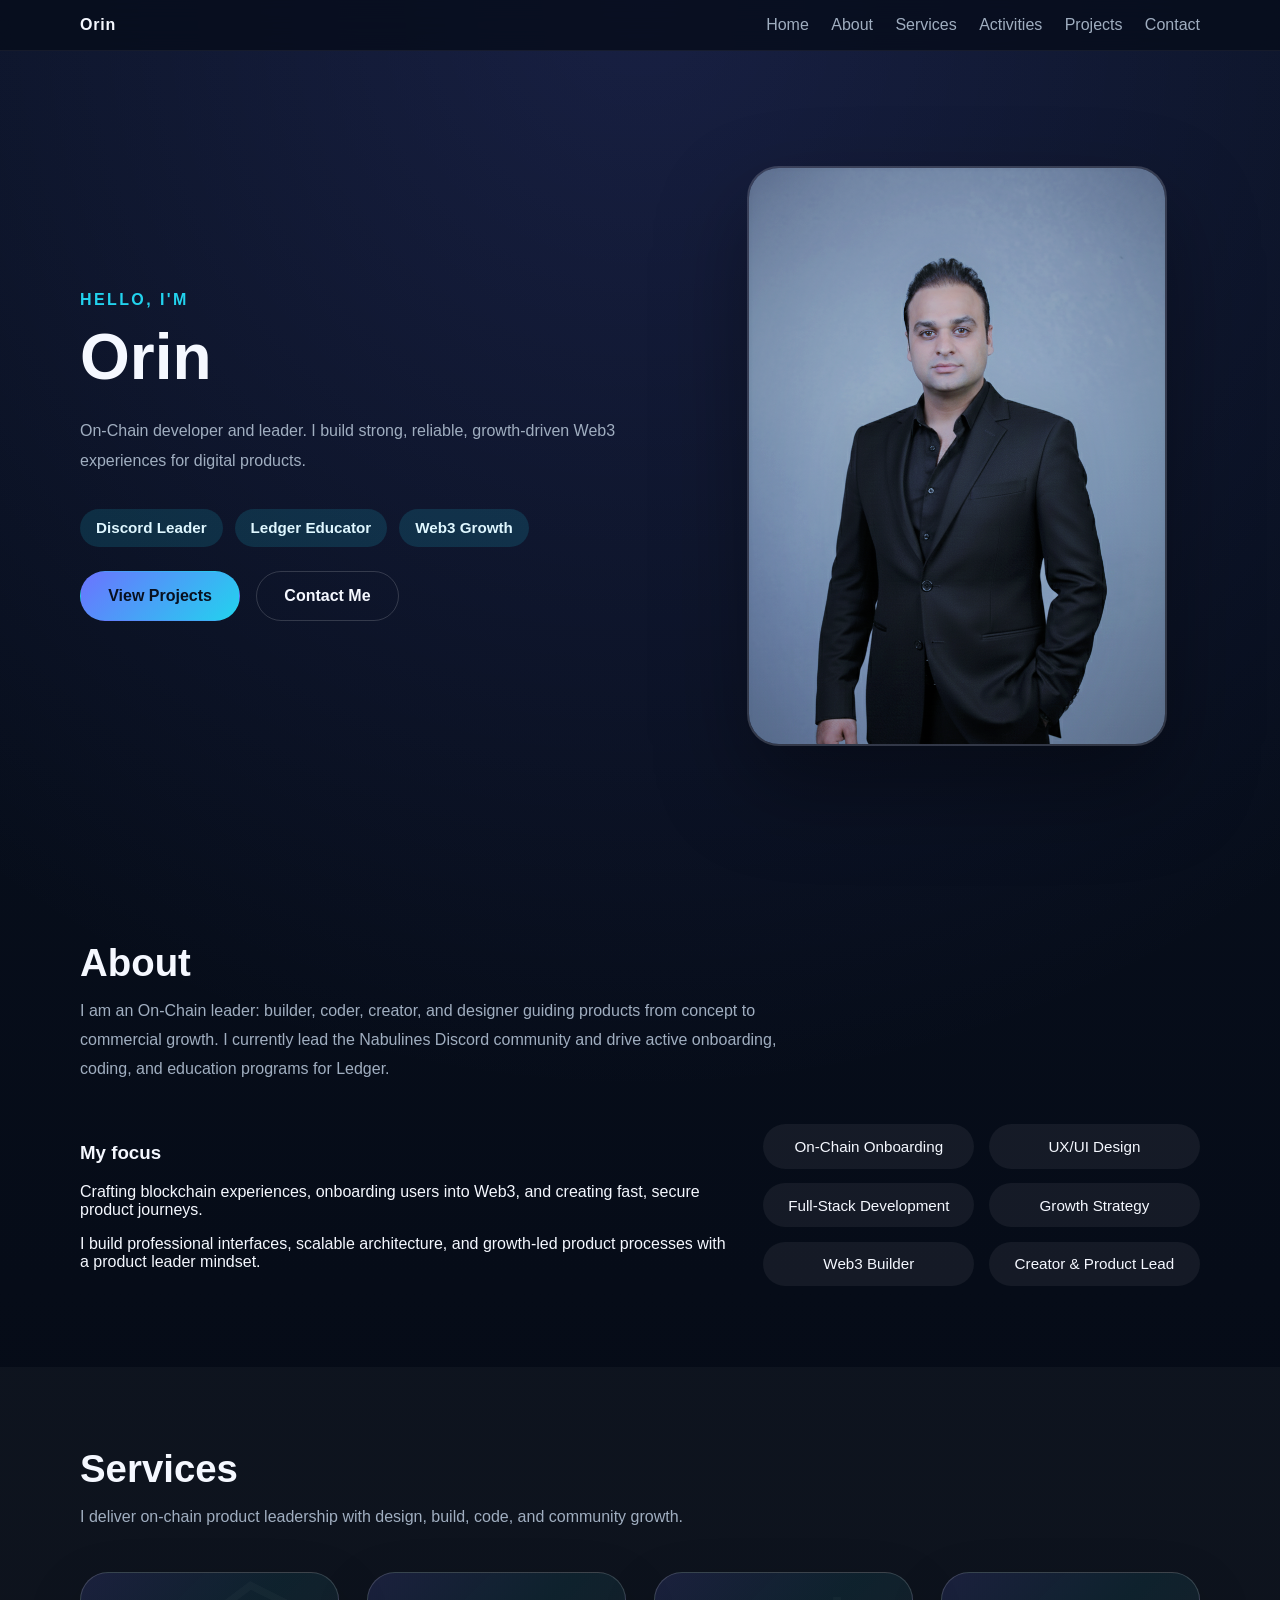
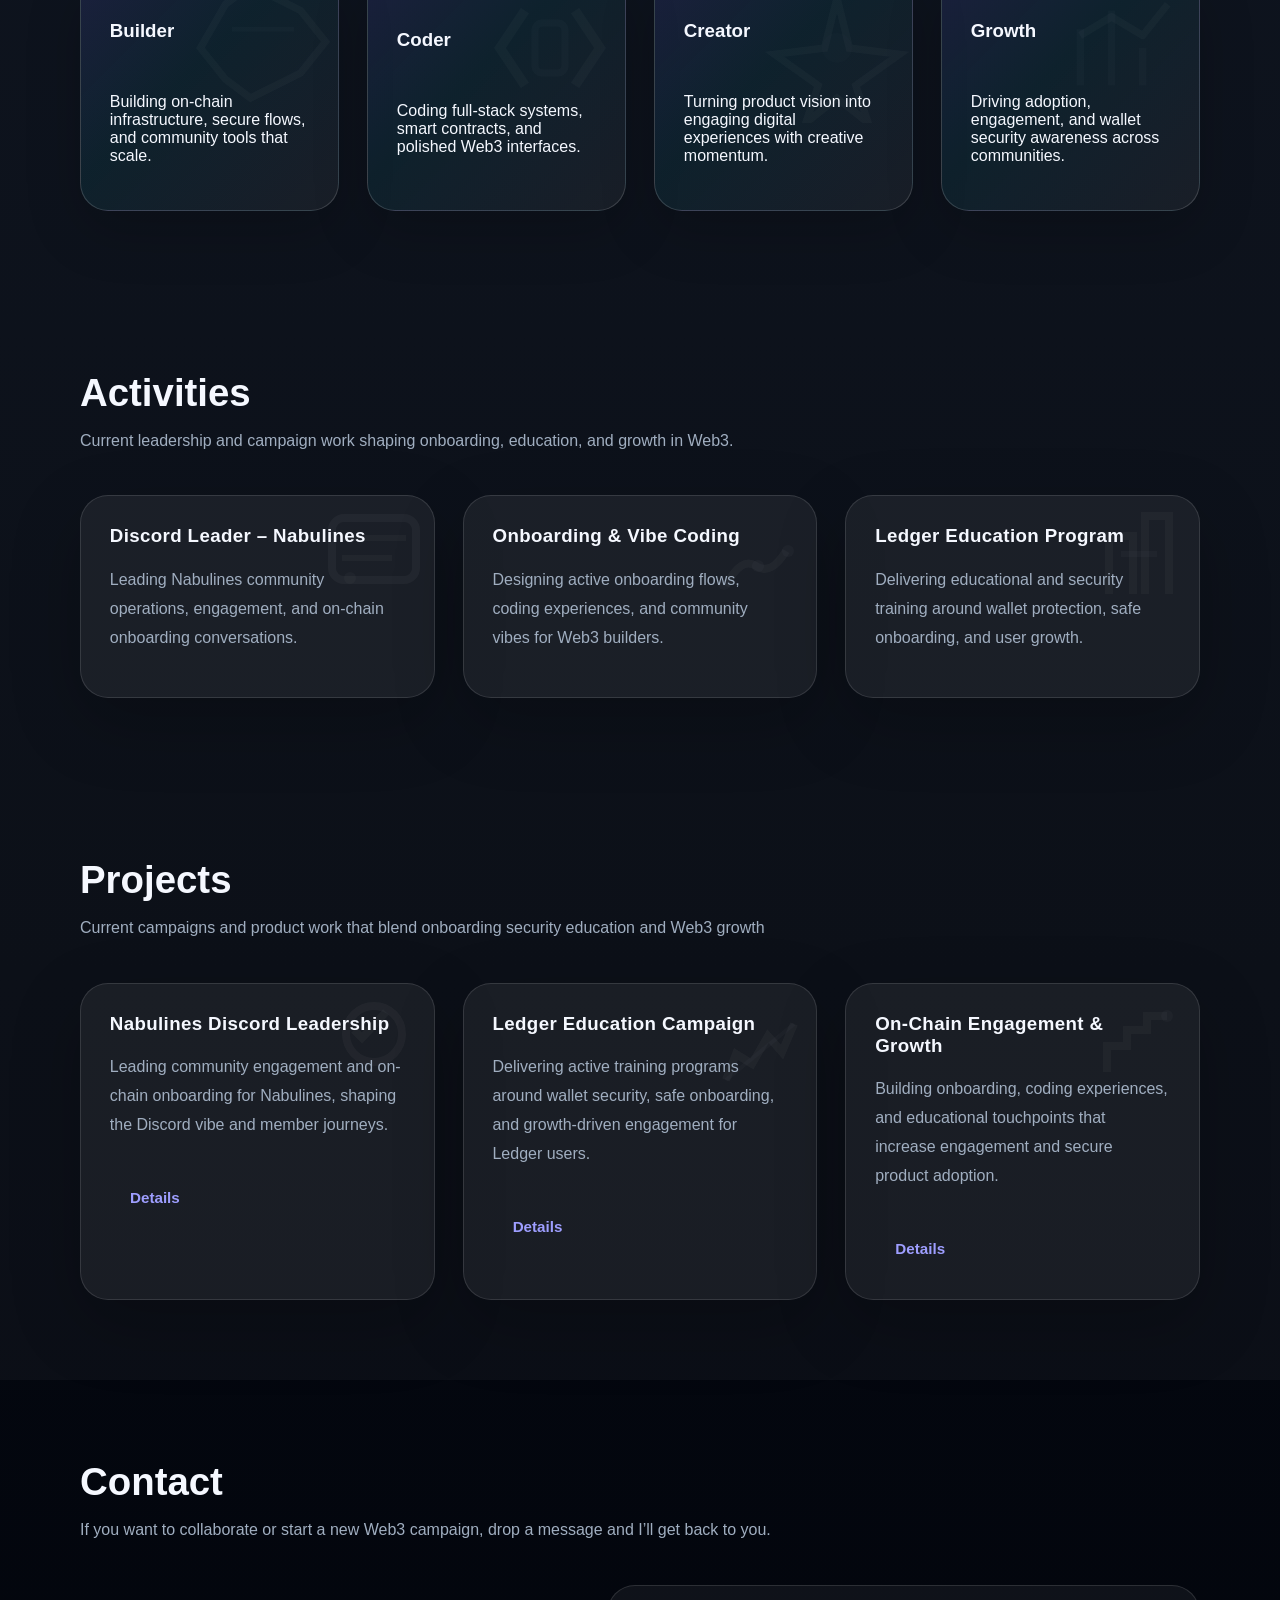
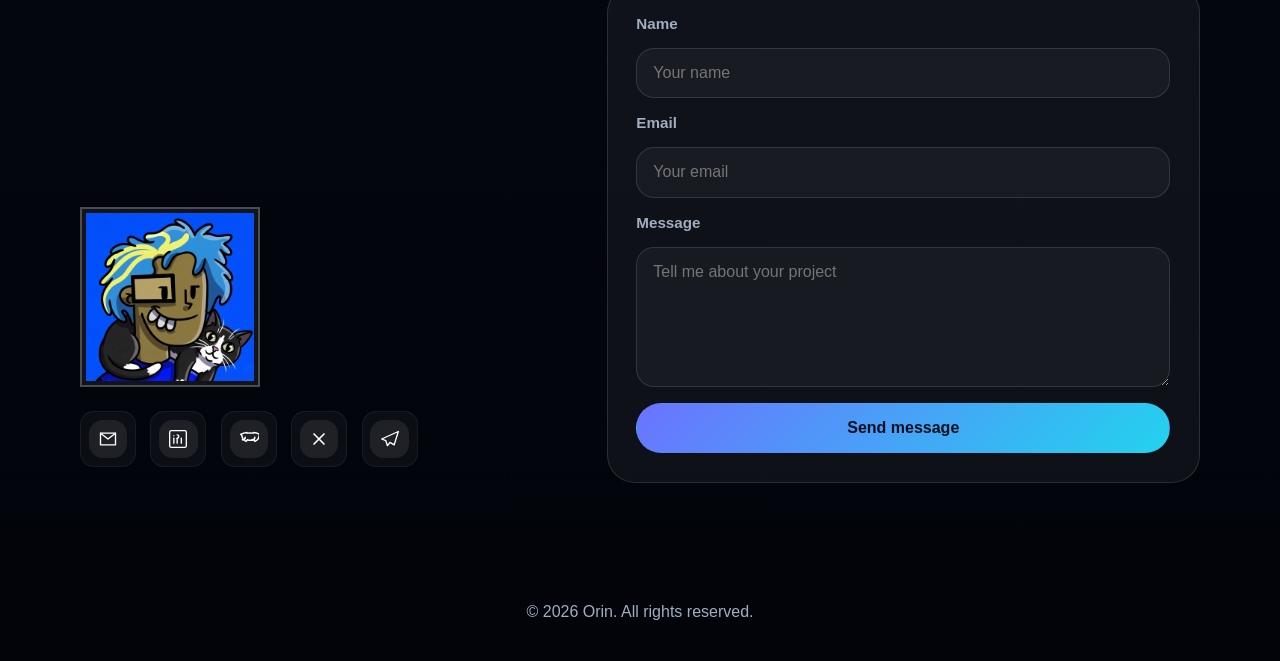
==== commit 328e5321: "Deploy latest site design updates" ====
--- a/index.html
+++ b/index.html
@@ -86,23 +86,19 @@
           <p>I deliver on-chain product leadership with design, build, code, and community growth.</p>
         </div>
         <div class="grid service-grid">
-          <article class="card feature-card">
-            <div class="card-accent"></div>
+          <article class="card feature-card builder-card">
             <h3>Builder</h3>
             <p>Building on-chain infrastructure, secure flows, and community tools that scale.</p>
           </article>
-          <article class="card feature-card">
-            <div class="card-accent"></div>
+          <article class="card feature-card coder-card">
             <h3>Coder</h3>
             <p>Coding full-stack systems, smart contracts, and polished Web3 interfaces.</p>
           </article>
-          <article class="card feature-card">
-            <div class="card-accent"></div>
+          <article class="card feature-card creator-card">
             <h3>Creator</h3>
             <p>Turning product vision into engaging digital experiences with creative momentum.</p>
           </article>
-          <article class="card feature-card">
-            <div class="card-accent"></div>
+          <article class="card feature-card growth-card">
             <h3>Growth</h3>
             <p>Driving adoption, engagement, and wallet security awareness across communities.</p>
           </article>
--- a/styles.css
+++ b/styles.css
@@ -27,12 +27,26 @@
   background: radial-gradient(circle at top, rgba(107, 115, 255, 0.16), transparent 28%),
     linear-gradient(180deg, #08101f 0%, #02040a 100%);
   color: var(--text);
+  cursor: url("data:image/svg+xml;utf8,<svg xmlns='http://www.w3.org/2000/svg' width='28' height='28'><circle cx='14' cy='14' r='5' fill='%23f5f8ff' stroke='%2322d3ee' stroke-width='1.5' stroke-opacity='0.95'/><circle cx='14' cy='14' r='10' fill='none' stroke='%2322d3ee' stroke-width='2' stroke-opacity='0.18'/></svg>") 14 14, auto;
 }
 
 img {
   max-width: 100%;
   display: block;
 }
+
+.button,
+.menu-toggle,
+.main-nav a,
+.social-icon {
+  cursor: pointer;
+}
+
+input,
+textarea {
+  cursor: text;
+}
+
 
 button,
 input,
@@ -285,124 +299,119 @@
 }
 
 .feature-card {
+  position: relative;
   min-height: 220px;
   display: flex;
   flex-direction: column;
   justify-content: center;
   gap: 1rem;
-  background: linear-gradient(180deg, rgba(107, 115, 255, 0.14), rgba(34, 211, 238, 0.1));
-  border: 1px solid rgba(34, 211, 238, 0.24);
-  position: relative;
+  background: linear-gradient(135deg, rgba(107, 115, 255, 0.14), rgba(34, 211, 238, 0.08) 42%, rgba(255, 255, 255, 0.05));
+  border: 1px solid rgba(255, 255, 255, 0.16);
+  border-radius: var(--radius);
+  padding: 1.8rem;
+  box-shadow: 0 20px 55px rgba(0, 0, 0, 0.18);
+  transition: transform 0.26s ease, box-shadow 0.26s ease, border-color 0.26s ease;
   overflow: hidden;
-  transition: transform 0.4s cubic-bezier(0.34, 1.56, 0.64, 1), box-shadow 0.4s ease;
-}
-
-.feature-card:hover {
-  transform: translateY(-8px) scale(1.02);
-  box-shadow: 
-    0 0 40px rgba(107, 115, 255, 0.3),
-    0 0 60px rgba(34, 211, 238, 0.2),
-    inset 0 0 40px rgba(255, 150, 100, 0.08);
-}
-
-/* Primary orbital glow - large base */
+}
+
 .feature-card::before {
   content: '';
   position: absolute;
-  inset: -150%;
-  background: 
-    radial-gradient(circle at 15% 25%, rgba(107, 115, 255, 0.5) 0%, transparent 25%),
-    radial-gradient(circle at 85% 75%, rgba(34, 211, 238, 0.4) 0%, transparent 25%),
-    radial-gradient(circle at 50% 50%, rgba(255, 100, 150, 0.3) 0%, transparent 30%);
-  background-size: 200% 200%;
-  animation: primaryOrbit 12s ease-in-out infinite;
-  opacity: 0;
-  transition: opacity 0.4s ease;
+  inset: 0;
+  opacity: 0.12;
   pointer-events: none;
-  filter: blur(60px);
-}
-
-/* Secondary shimmer wave */
-.feature-card::after {
+  background-repeat: no-repeat;
+  background-position: top right;
+  background-size: 150px;
+}
+
+.builder-card::before {
+  background-image: url("data:image/svg+xml;utf8,<svg xmlns='http://www.w3.org/2000/svg' viewBox='0 0 120 120'><path d='M30 25 L50 10 L90 30 L110 55 L90 80 L50 100 L30 85 L10 60 Z' fill='none' stroke='%23ffffff' stroke-opacity='0.22' stroke-width='6'/><line x1='35' y1='45' x2='85' y2='45' stroke='%23ffffff' stroke-opacity='0.16' stroke-width='4'/></svg>");
+}
+
+.coder-card::before {
+  background-image: url("data:image/svg+xml;utf8,<svg xmlns='http://www.w3.org/2000/svg' viewBox='0 0 120 120'><path d='M40 30 L20 60 L40 90' fill='none' stroke='%23ffffff' stroke-opacity='0.22' stroke-width='8'/><path d='M80 30 L100 60 L80 90' fill='none' stroke='%23ffffff' stroke-opacity='0.22' stroke-width='8'/><rect x='48' y='40' width='24' height='40' rx='6' fill='none' stroke='%23ffffff' stroke-opacity='0.16' stroke-width='6'/></svg>");
+}
+
+.creator-card::before {
+  background-image: url("data:image/svg+xml;utf8,<svg xmlns='http://www.w3.org/2000/svg' viewBox='0 0 120 120'><path d='M60 20 L70 60 L110 65 L75 90 L85 120 L60 100 L35 120 L45 90 L10 65 L50 60 Z' fill='none' stroke='%23ffffff' stroke-opacity='0.22' stroke-width='6'/><circle cx='60' cy='60' r='12' fill='%23ffffff' fill-opacity='0.1'/></svg>");
+}
+
+.growth-card::before {
+  background-image: url("data:image/svg+xml;utf8,<svg xmlns='http://www.w3.org/2000/svg' viewBox='0 0 120 120'><line x1='25' y1='90' x2='25' y2='45' stroke='%23ffffff' stroke-opacity='0.18' stroke-width='6'/><line x1='50' y1='90' x2='50' y2='30' stroke='%23ffffff' stroke-opacity='0.18' stroke-width='6'/><line x1='75' y1='90' x2='75' y2='60' stroke='%23ffffff' stroke-opacity='0.18' stroke-width='6'/><polyline points='25,50 50,35 75,50 95,25' fill='none' stroke='%23ffffff' stroke-opacity='0.22' stroke-width='6' stroke-linejoin='round'/></svg>");
+}
+
+.feature-card:hover {
+  transform: translateY(-6px);
+  border-color: rgba(107, 115, 255, 0.3);
+  box-shadow: 0 28px 70px rgba(0, 0, 0, 0.2);
+}
+
+.feature-card h3,
+.feature-card p {
+  position: relative;
+  z-index: 1;
+}
+
+
+.project-card {
+  position: relative;
+  overflow: hidden;
+  padding: 1.8rem;
+  background: rgba(255, 255, 255, 0.06);
+  border: 1px solid rgba(255, 255, 255, 0.12);
+  border-radius: var(--radius);
+  box-shadow: 0 24px 70px rgba(0, 0, 0, 0.22);
+  transition: transform 0.25s ease, border-color 0.25s ease, background 0.25s ease;
+}
+
+.project-card::before {
   content: '';
   position: absolute;
   inset: 0;
-  background: 
-    linear-gradient(45deg, transparent 0%, rgba(255, 200, 87, 0.15) 25%, rgba(34, 211, 238, 0.1) 50%, transparent 75%),
-    linear-gradient(-45deg, transparent 0%, rgba(107, 115, 255, 0.12) 50%, transparent 100%);
-  animation: shimmerWave 4s ease-in-out infinite;
-  opacity: 0;
-  transition: opacity 0.4s ease;
+  z-index: 0;
+  opacity: 0.14;
   pointer-events: none;
-}
-
-/* Tertiary accent glow */
-.feature-card .card-accent {
-  position: absolute;
-  inset: 0;
-  opacity: 0;
-  transition: opacity 0.4s ease;
-  pointer-events: none;
-  background: radial-gradient(circle at 70% 30%, rgba(200, 100, 255, 0.25) 0%, transparent 40%);
-  animation: accentPulse 3s ease-in-out infinite;
-}
-
-.feature-card:hover::before,
-.feature-card:hover::after,
-.feature-card:hover .card-accent {
-  opacity: 1;
-}
-
-@keyframes primaryOrbit {
-  0% {
-    background-position: 0% 0%;
-    filter: blur(60px);
-  }
-  25% {
-    background-position: 100% 50%;
-    filter: blur(50px);
-  }
-  50% {
-    background-position: 50% 100%;
-    filter: blur(55px);
-  }
-  75% {
-    background-position: 0% 50%;
-    filter: blur(50px);
-  }
-  100% {
-    background-position: 0% 0%;
-    filter: blur(60px);
-  }
-}
-
-@keyframes shimmerWave {
-  0% {
-    transform: translateX(-200%) translateY(-200%) rotate(45deg);
-    opacity: 0;
-  }
-  50% {
-    opacity: 1;
-  }
-  100% {
-    transform: translateX(200%) translateY(200%) rotate(45deg);
-    opacity: 0;
-  }
-}
-
-@keyframes accentPulse {
-  0%, 100% {
-    transform: scale(0.8) translateX(-20px);
-  }
-  50% {
-    transform: scale(1.2) translateX(20px);
-  }
-}
-
-.feature-card h3,
-.feature-card p {
+  background-repeat: no-repeat;
+  background-position: top right;
+  background-size: 120px;
+}
+
+#activities .project-card:nth-child(1)::before {
+  background-image: url("data:image/svg+xml;utf8,<svg xmlns='http://www.w3.org/2000/svg' viewBox='0 0 120 120'><rect x='18' y='22' width='84' height='62' rx='12' fill='none' stroke='%23ffffff' stroke-opacity='0.28' stroke-width='8'/><path d='M28 42 H92' stroke='%23ffffff' stroke-opacity='0.22' stroke-width='6'/><path d='M28 62 H78' stroke='%23ffffff' stroke-opacity='0.22' stroke-width='6'/><circle cx='36' cy='82' r='6' fill='%23ffffff' fill-opacity='0.18'/></svg>");
+}
+
+#activities .project-card:nth-child(2)::before {
+  background-image: url("data:image/svg+xml;utf8,<svg xmlns='http://www.w3.org/2000/svg' viewBox='0 0 120 120'><path d='M30 90 Q45 60 60 70 T90 55' fill='none' stroke='%23ffffff' stroke-opacity='0.24' stroke-width='8'/><circle cx='28' cy='88' r='6' fill='%23ffffff' fill-opacity='0.18'/><circle cx='62' cy='70' r='6' fill='%23ffffff' fill-opacity='0.18'/><circle cx='92' cy='55' r='6' fill='%23ffffff' fill-opacity='0.18'/></svg>");
+}
+
+#activities .project-card:nth-child(3)::before {
+  background-image: url("data:image/svg+xml;utf8,<svg xmlns='http://www.w3.org/2000/svg' viewBox='0 0 120 120'><path d='M30 98 L30 40 L54 40 L54 98 M66 98 L66 20 L90 20 L90 98' fill='none' stroke='%23ffffff' stroke-opacity='0.24' stroke-width='8'/><path d='M42 58 H78' stroke='%23ffffff' stroke-opacity='0.18' stroke-width='6'/></svg>");
+}
+
+#projects .project-card:nth-child(1)::before {
+  background-image: url("data:image/svg+xml;utf8,<svg xmlns='http://www.w3.org/2000/svg' viewBox='0 0 120 120'><circle cx='60' cy='50' r='28' fill='none' stroke='%23ffffff' stroke-opacity='0.26' stroke-width='8'/><path d='M40 46 L48 54 L72 28' fill='none' stroke='%23ffffff' stroke-opacity='0.22' stroke-width='8'/></svg>");
+}
+
+#projects .project-card:nth-child(2)::before {
+  background-image: url("data:image/svg+xml;utf8,<svg xmlns='http://www.w3.org/2000/svg' viewBox='0 0 120 120'><path d='M30 96 L40 70 L56 80 L72 52 L86 68 L98 40' fill='none' stroke='%23ffffff' stroke-opacity='0.24' stroke-width='8'/><line x1='30' y1='96' x2='98' y2='40' stroke='%23ffffff' stroke-opacity='0.16' stroke-width='4'/></svg>");
+}
+
+#projects .project-card:nth-child(3)::before {
+  background-image: url("data:image/svg+xml;utf8,<svg xmlns='http://www.w3.org/2000/svg' viewBox='0 0 120 120'><path d='M28 88 L28 62 L48 62 L48 46 L68 46 L68 32 L88 32' fill='none' stroke='%23ffffff' stroke-opacity='0.22' stroke-width='8'/><circle cx='88' cy='32' r='6' fill='%23ffffff' fill-opacity='0.18'/></svg>");
+}
+
+.project-card:hover {
+  transform: translateY(-6px);
+  border-color: rgba(107, 115, 255, 0.3);
+  background: rgba(255, 255, 255, 0.09);
+}
+
+.project-card h3,
+.project-card p,
+.project-card .button {
   position: relative;
-  z-index: 2;
+  z-index: 1;
 }
 
 .project-card h3 {
@@ -620,91 +629,6 @@
   100% { transform: scale(1); border-color: rgba(255,255,255,0.12); }
 }
 
-/* custom cursor */
-body {
-  cursor: none;
-}
-
-button,
-a {
-  cursor: none;
-}
-
-input,
-textarea {
-  cursor: text;
-}
-
-.custom-cursor-ring,
-.custom-cursor-dot {
-  position: fixed;
-  top: 0;
-  left: 0;
-  pointer-events: none;
-  transform: translate(-50%, -50%);
-  transition: transform 0.18s ease, width 0.18s ease, height 0.18s ease, background 0.2s ease, border-color 0.2s ease, opacity 0.2s ease;
-  z-index: 9999;
-}
-
-.custom-cursor-ring {
-  width: 46px;
-  height: 46px;
-  border-radius: 50%;
-  border: 1px solid rgba(107, 115, 255, 0.55);
-  background: rgba(255, 255, 255, 0.03);
-  backdrop-filter: blur(8px);
-  opacity: 0.8;
-}
-
-.custom-cursor-dot {
-  width: 10px;
-  height: 10px;
-  border-radius: 50%;
-  background: linear-gradient(135deg, var(--primary), var(--secondary));
-  box-shadow: 0 0 0 10px rgba(107, 115, 255, 0.08);
-}
-
-body.cursor-hover .custom-cursor-ring {
-  width: 72px;
-  height: 72px;
-  border-color: rgba(34, 211, 238, 0.85);
-  background: rgba(34, 211, 238, 0.08);
-}
-
-body.cursor-hover .custom-cursor-dot {
-  width: 14px;
-  height: 14px;
-  box-shadow: 0 0 0 14px rgba(34, 211, 238, 0.14);
-}
-
-body.cursor-active .custom-cursor-ring {
-  width: 84px;
-  height: 84px;
-  border-color: rgba(255, 255, 255, 0.9);
-  background: rgba(255, 255, 255, 0.12);
-}
-
-body.cursor-active .custom-cursor-dot {
-  width: 18px;
-  height: 18px;
-  box-shadow: 0 0 0 18px rgba(255, 255, 255, 0.18);
-}
-
-body.cursor-hidden .custom-cursor-ring,
-body.cursor-hidden .custom-cursor-dot {
-  opacity: 0;
-}
-
-@media (hover: none), (pointer: coarse) {
-  body {
-    cursor: auto;
-  }
-
-  .custom-cursor-ring,
-  .custom-cursor-dot {
-    display: none;
-  }
-}
 
 .contact-form {
   display: grid;
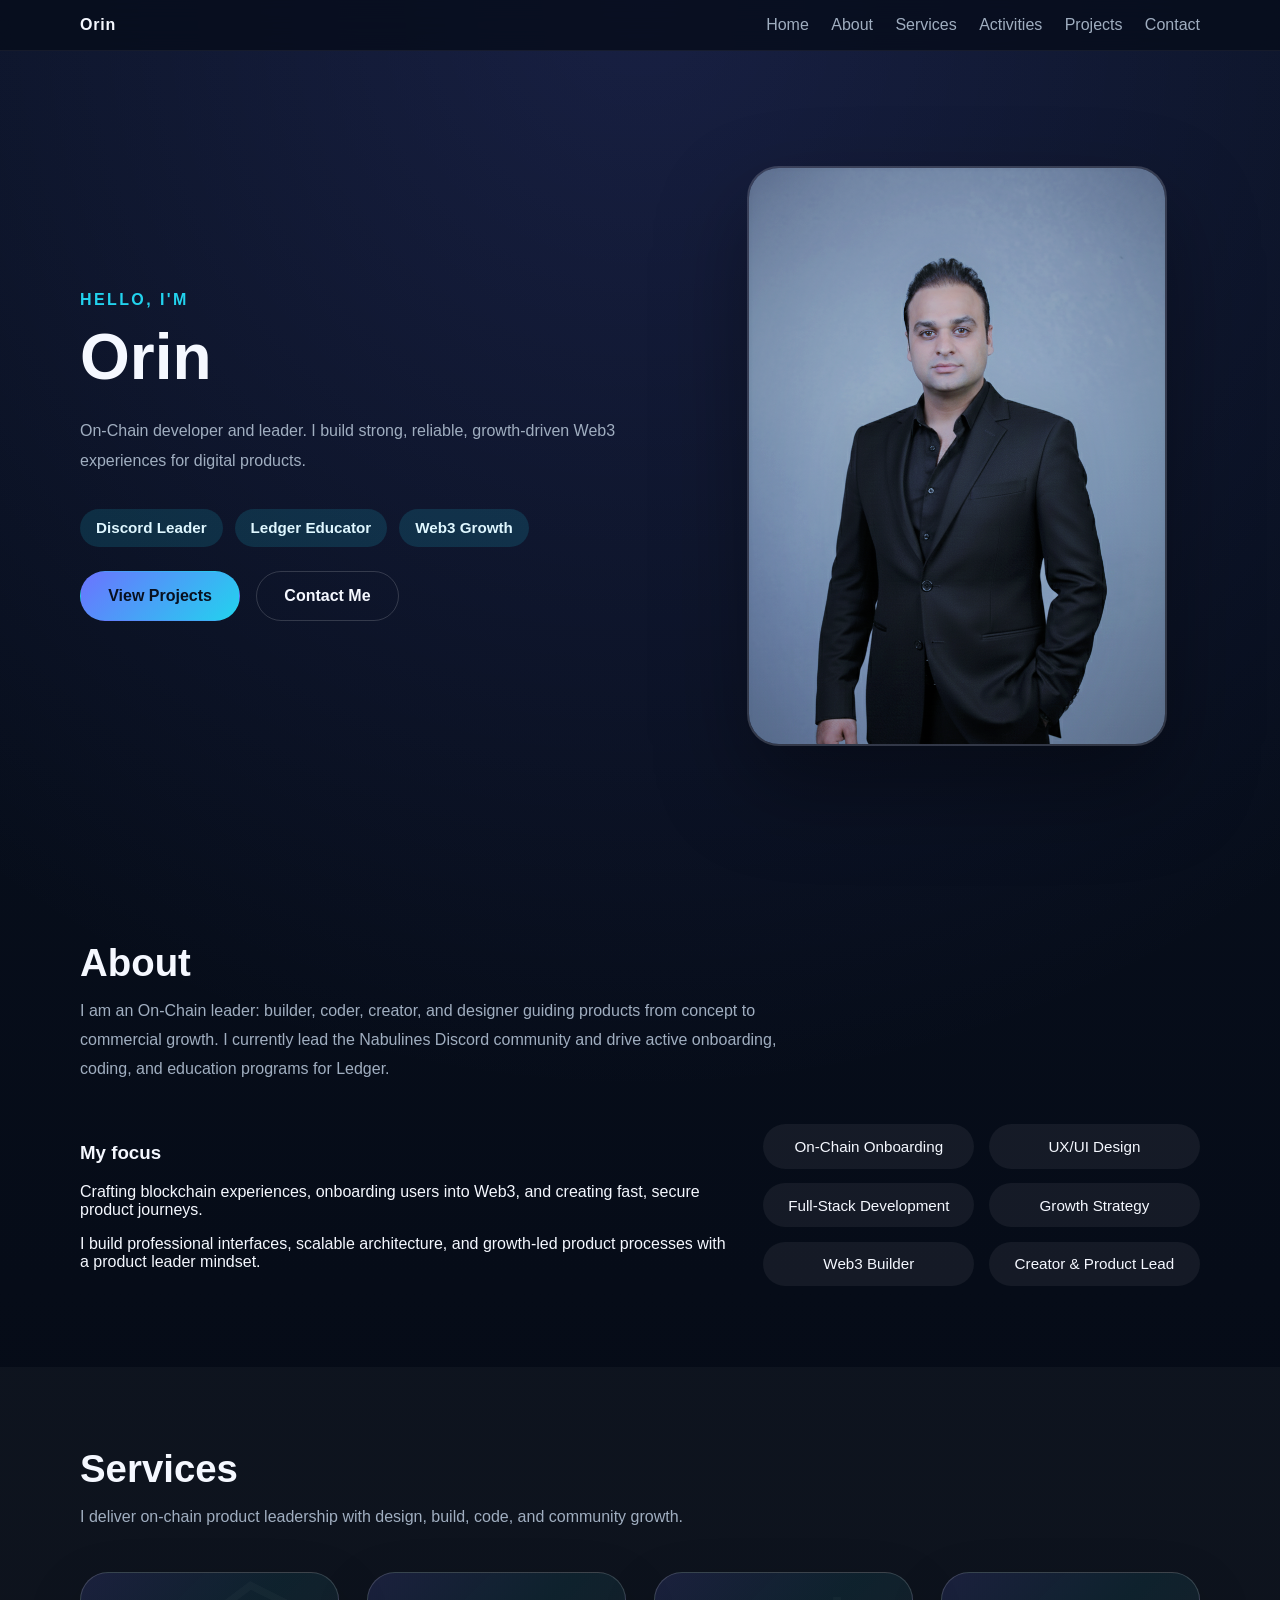
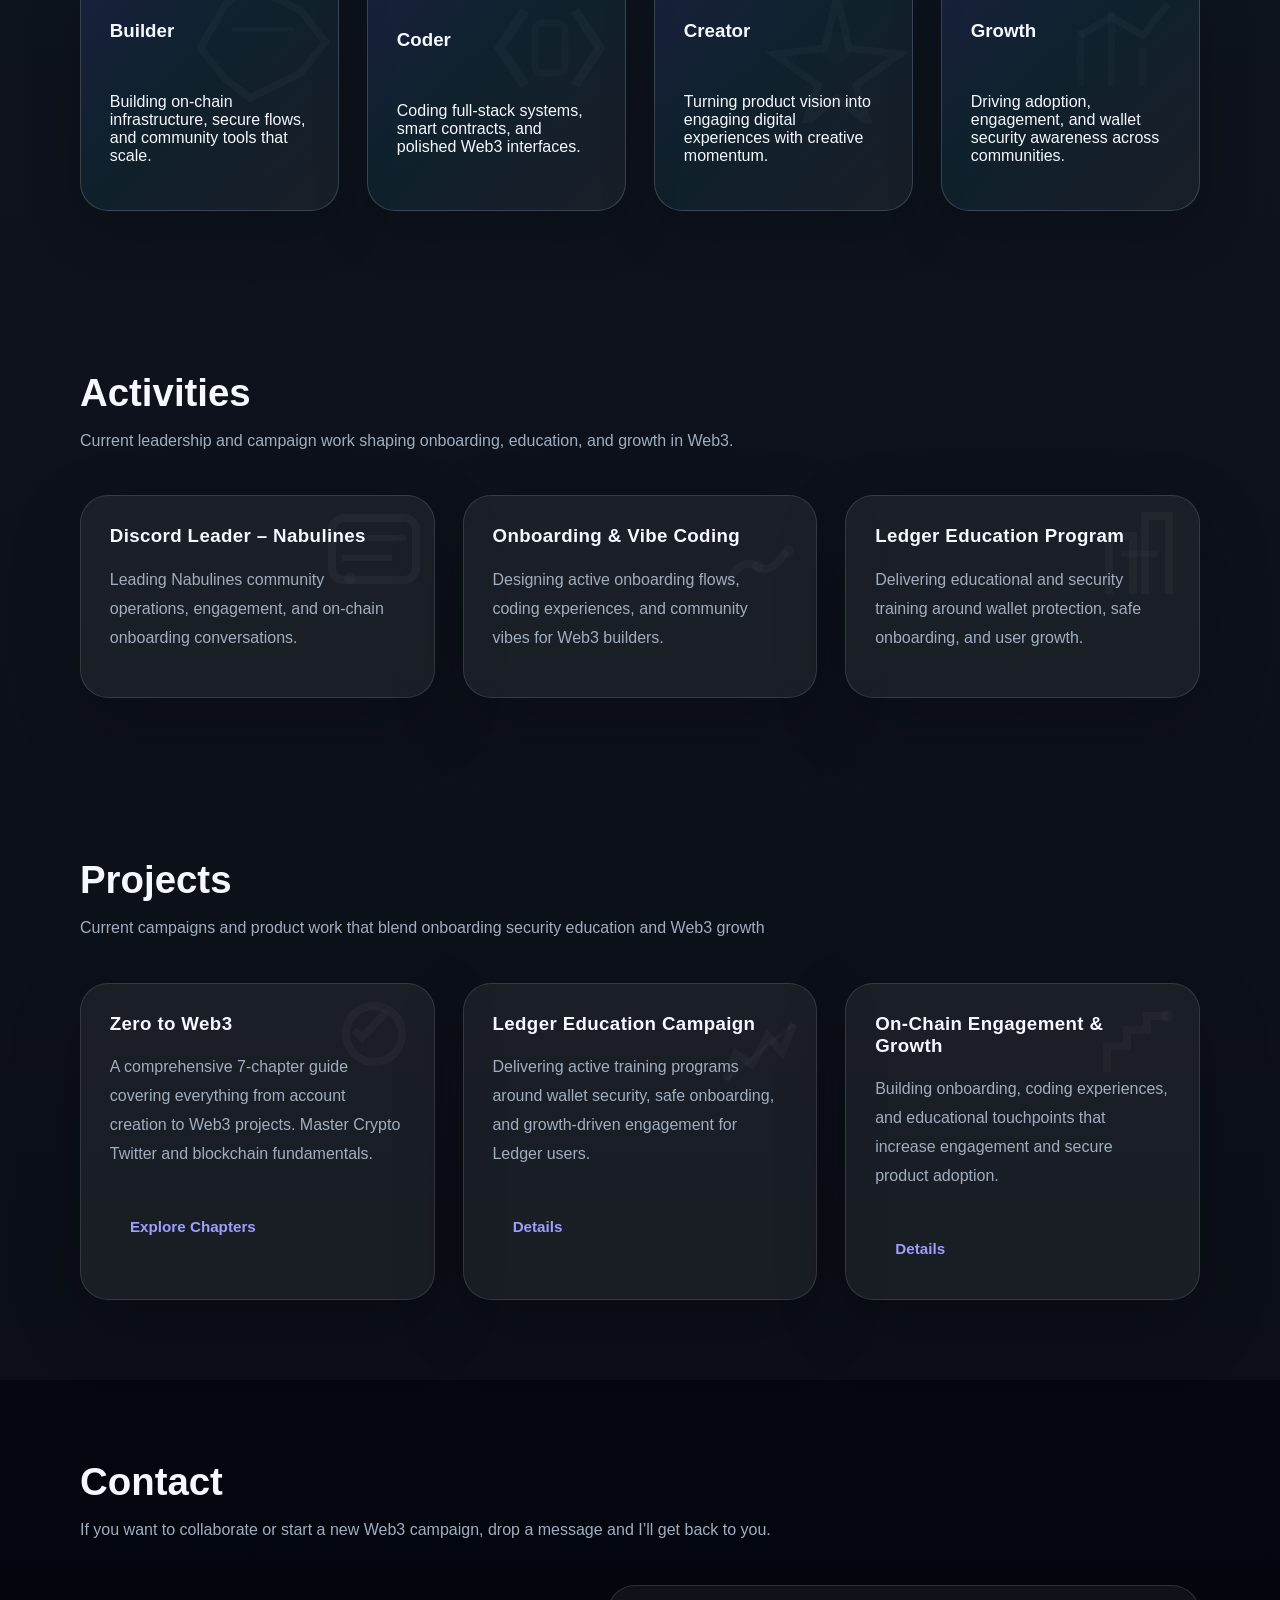
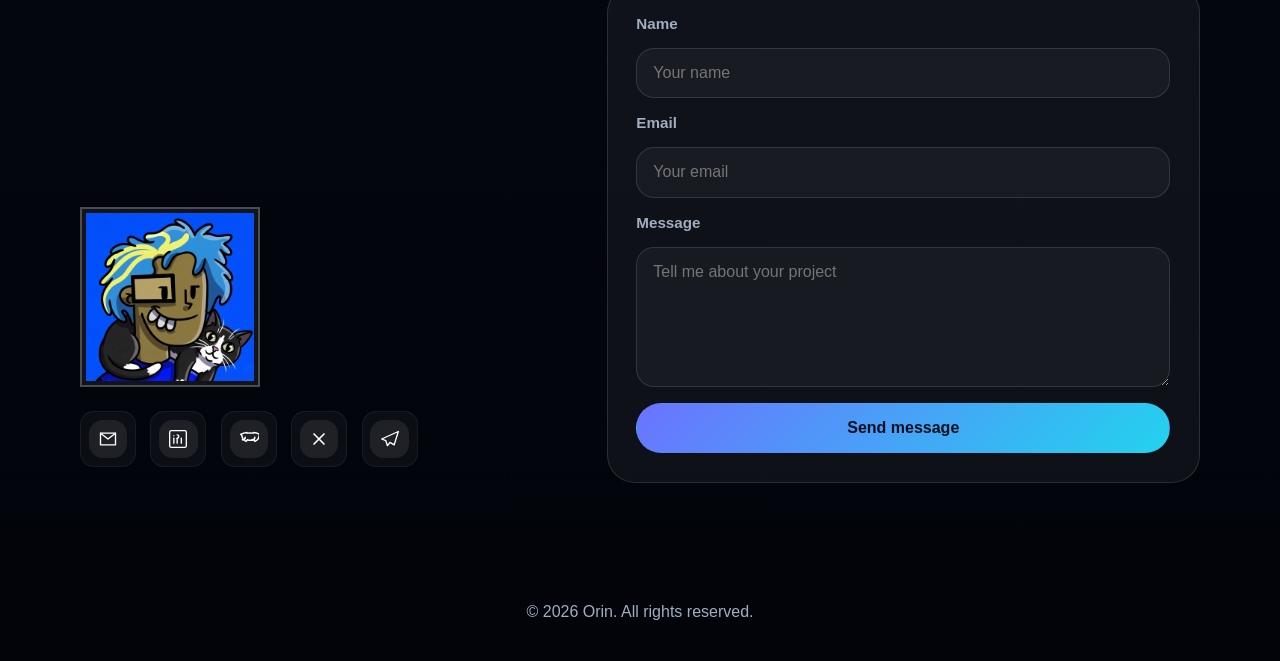
==== commit c088e57e: "Update index.html" ====
--- a/index.html
+++ b/index.html
@@ -137,9 +137,9 @@
         </div>
         <div class="grid project-grid">
           <article class="card project-card">
-            <h3>Nabulines Discord Leadership</h3>
-            <p>Leading community engagement and on-chain onboarding for Nabulines, shaping the Discord vibe and member journeys.</p>
-            <a href="#" class="button small">Details</a>
+            <h3>Zero to Web3</h3>
+            <p>A comprehensive 7-chapter guide covering everything from account creation to Web3 projects. Master Crypto Twitter and blockchain fundamentals.</p>
+            <a href="chapters.html" class="button small">Explore Chapters</a>
           </article>
           <article class="card project-card">
             <h3>Ledger Education Campaign</h3>
